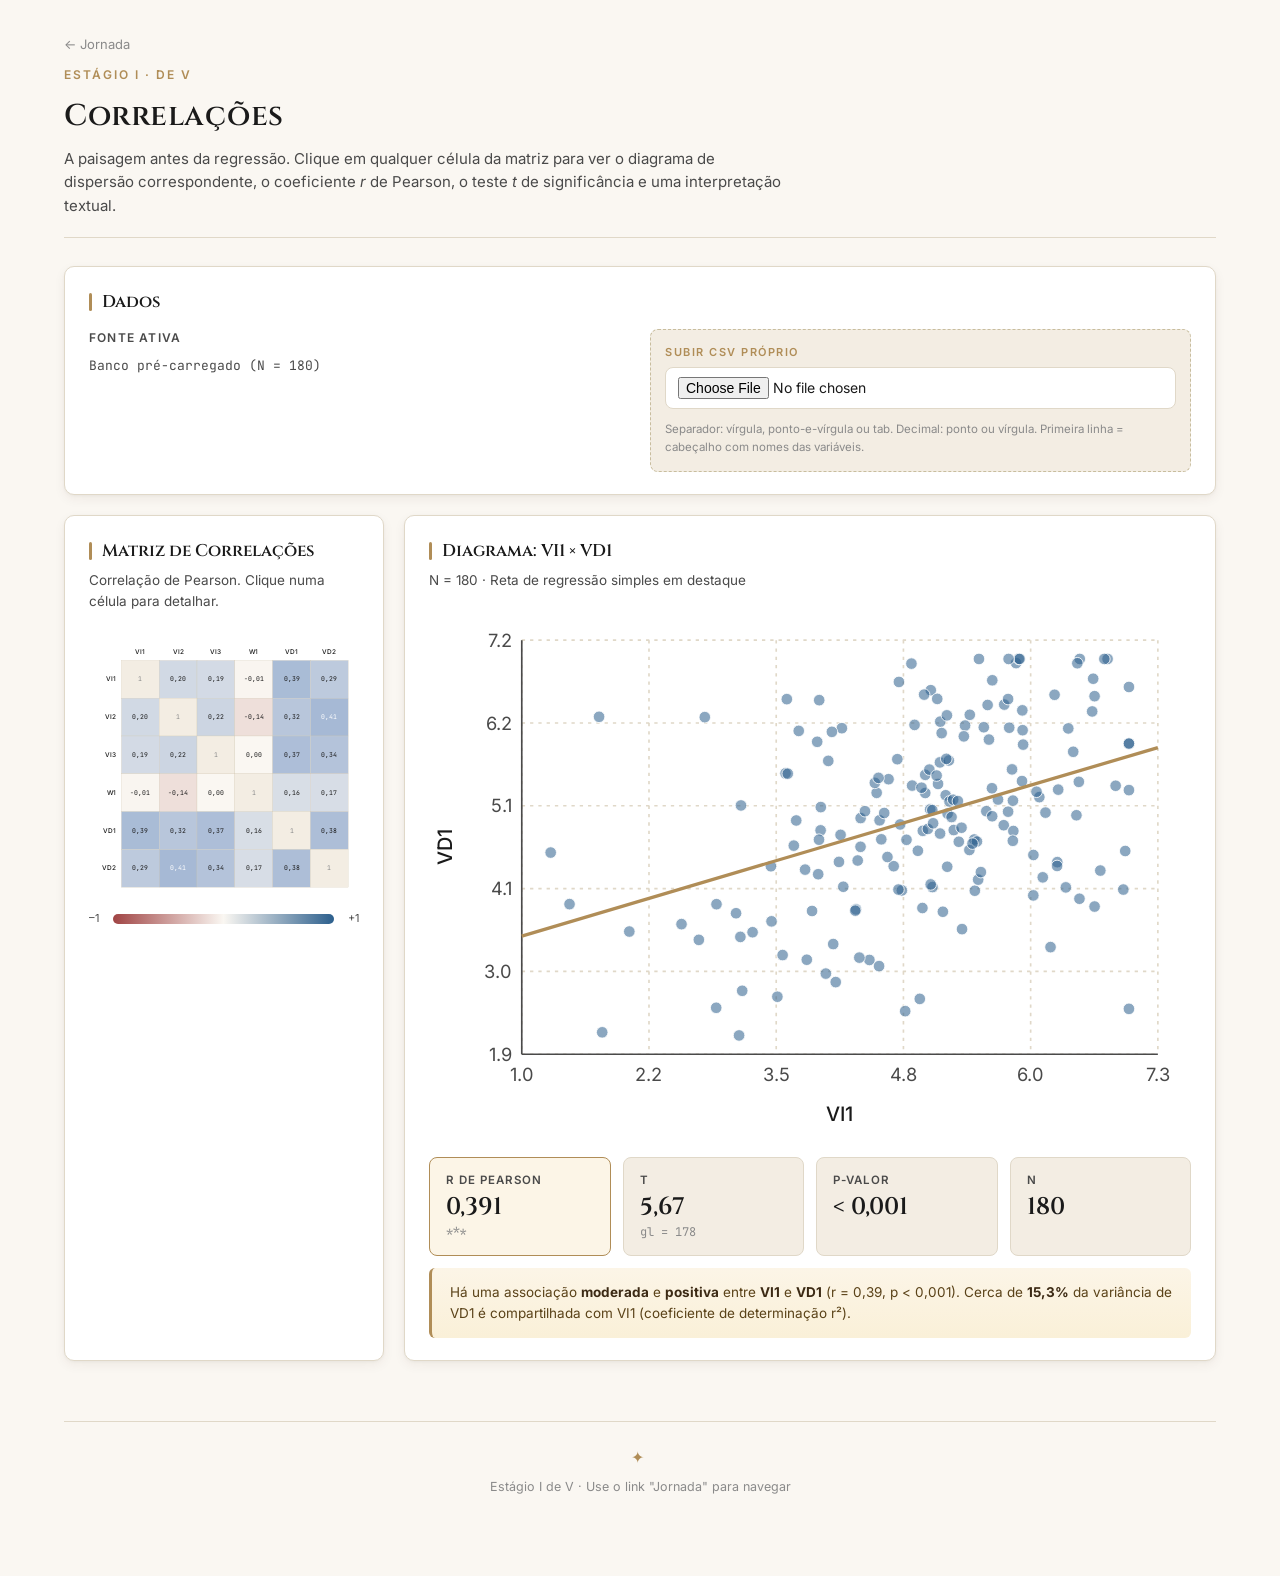
==== 01-correlacoes.html @ 2e810c02 "Add files via upload" ====
<!DOCTYPE html>
<html lang="pt-BR">
<head>
<meta charset="UTF-8">
<meta name="viewport" content="width=device-width, initial-scale=1.0">
<title>Estágio I — Correlações</title>
<link rel="stylesheet" href="assets/style.css">
<script src="assets/dados.js"></script>
<script src="assets/stats.js"></script>
</head>
<body>
<div class="container">

  <header class="widget-header">
    <a href="index.html" class="home-link">← Jornada</a>
    <div class="breadcrumb">Estágio I · de V</div>
    <h1>Correlações</h1>
    <div class="subtitle">A paisagem antes da regressão. Clique em qualquer célula da matriz para ver o diagrama de dispersão correspondente, o coeficiente <em>r</em> de Pearson, o teste <em>t</em> de significância e uma interpretação textual.</div>
  </header>

  <div class="panel">
    <h3 class="panel-title">Dados</h3>
    <div class="grid-2" style="grid-template-columns: 1fr 1fr;">
      <div>
        <label class="control-label">Fonte ativa</label>
        <div id="data-source" class="mono" style="font-size: 13px; color: var(--ink-soft);">Banco pré-carregado (N = 180)</div>
      </div>
      <div class="upload-zone">
        <label>Subir CSV próprio</label>
        <input type="file" id="csv-input" accept=".csv,.txt">
        <div class="muted mt-12" style="font-size: 11.5px;">Separador: vírgula, ponto-e-vírgula ou tab. Decimal: ponto ou vírgula. Primeira linha = cabeçalho com nomes das variáveis.</div>
      </div>
    </div>
  </div>

  <div class="grid-2">

    <div class="panel">
      <h3 class="panel-title">Matriz de Correlações</h3>
      <div class="panel-subtitle">Correlação de Pearson. Clique numa célula para detalhar.</div>
      <div id="matrix-container"></div>
      <div style="margin-top: 12px; display: flex; align-items: center; gap: 14px; font-size: 11px; color: var(--ink-soft);">
        <span>–1</span>
        <div style="flex: 1; height: 10px; border-radius: 5px; background: linear-gradient(90deg, #a04444, #faf7f2 50%, #2c5f8d);"></div>
        <span>+1</span>
      </div>
    </div>

    <div class="panel">
      <h3 class="panel-title" id="scatter-title">Diagrama de Dispersão</h3>
      <div class="panel-subtitle" id="scatter-subtitle">Selecione uma célula da matriz.</div>
      <div id="scatter-container"></div>
      <div id="scatter-interpret"></div>
    </div>

  </div>

  <footer class="widget-footer">
    <div class="glyph">✦</div>
    <div>Estágio I de V · Use o link "Jornada" para navegar</div>
  </footer>

</div>

<script>
let DATA = window.BANCO_180;
let VARS = ['VI1','VI2','VI3','W1','VD1','VD2'];

function detectNumericVars(data){
  const cols = Object.keys(data[0]);
  return cols.filter(c => {
    if(c === 'ID' || c.toLowerCase() === 'id') return false;
    const vals = data.map(r => r[c]).filter(v => v !== '' && v !== null);
    return vals.length > 0 && vals.every(v => typeof v === 'number' && !isNaN(v));
  });
}

function rgbForR(r){
  // -1 → vermelho, 0 → cream, +1 → azul
  const t = (r + 1) / 2;
  if(r >= 0){
    const a = r; // intensidade
    const R = Math.round(250 - (250-44)*a);
    const G = Math.round(247 - (247-95)*a);
    const B = Math.round(242 - (242-141)*a*0.7);
    return `rgb(${R},${G},${B})`;
  } else {
    const a = -r;
    const R = Math.round(250 - (250-160)*a);
    const G = Math.round(247 - (247-68)*a);
    const B = Math.round(242 - (242-68)*a);
    return `rgb(${R},${G},${B})`;
  }
}

function buildMatrix(){
  const vars = VARS;
  const cellSize = Math.min(70, Math.floor(440 / vars.length));
  const padTop = 60, padLeft = 60;
  const w = padLeft + cellSize*vars.length + 20;
  const h = padTop + cellSize*vars.length + 20;
  let svg = `<svg class="chart" viewBox="0 0 ${w} ${h}" preserveAspectRatio="xMidYMid meet">`;
  // Header (col labels)
  vars.forEach((v,j) => {
    svg += `<text class="axis-title" x="${padLeft + j*cellSize + cellSize/2}" y="${padTop - 12}" text-anchor="middle">${v}</text>`;
  });
  vars.forEach((v,i) => {
    svg += `<text class="axis-title" x="${padLeft - 10}" y="${padTop + i*cellSize + cellSize/2 + 4}" text-anchor="end">${v}</text>`;
  });
  // Cells
  for(let i=0;i<vars.length;i++){
    for(let j=0;j<vars.length;j++){
      const x = padLeft + j*cellSize;
      const y = padTop + i*cellSize;
      let label, fill, textColor;
      if(i === j){
        label = '1';
        fill = '#f3ede3';
        textColor = '#8a8a8a';
      } else {
        const xv = DATA.map(r => r[vars[j]]);
        const yv = DATA.map(r => r[vars[i]]);
        const r = Stats.correlation(xv, yv).r;
        label = r.toFixed(2).replace('.', ',');
        fill = rgbForR(r);
        textColor = Math.abs(r) > 0.4 ? 'white' : '#1a1a1a';
      }
      const clickable = i !== j;
      svg += `<rect x="${x}" y="${y}" width="${cellSize}" height="${cellSize}" fill="${fill}" stroke="#d4c8b0" stroke-width="0.5"
              ${clickable ? `style="cursor:pointer" onclick="showScatter('${vars[j]}','${vars[i]}')"` : ''}/>`;
      svg += `<text x="${x + cellSize/2}" y="${y + cellSize/2 + 4}" text-anchor="middle" font-family="JetBrains Mono" font-size="12" fill="${textColor}"
              ${clickable ? `style="cursor:pointer; pointer-events:none"` : ''}>${label}</text>`;
    }
  }
  svg += `</svg>`;
  document.getElementById('matrix-container').innerHTML = svg;
}

function showScatter(xVar, yVar){
  const x = DATA.map(r => r[xVar]);
  const y = DATA.map(r => r[yVar]);
  const corr = Stats.correlation(x, y);
  const n = x.length;

  // Calcular regressão simples para a linha
  const X = x.map(v => [v]);
  const m = Stats.ols(X, y);
  const b0 = m.beta[0], b1 = m.beta[1];

  // Limites
  const xmin = Math.min(...x), xmax = Math.max(...x);
  const ymin = Math.min(...y), ymax = Math.max(...y);
  const xpad = (xmax-xmin)*0.05, ypad = (ymax-ymin)*0.05;
  const xLo = xmin - xpad, xHi = xmax + xpad;
  const yLo = ymin - ypad, yHi = ymax + ypad;

  const w = 460, h = 320, pad = {top: 20, right: 20, bottom: 50, left: 56};
  const innerW = w - pad.left - pad.right;
  const innerH = h - pad.top - pad.bottom;
  const sx = v => pad.left + (v - xLo)/(xHi - xLo) * innerW;
  const sy = v => pad.top + (1 - (v - yLo)/(yHi - yLo)) * innerH;

  let svg = `<svg class="chart" viewBox="0 0 ${w} ${h}">`;
  // grid
  for(let k=0;k<=5;k++){
    const xv = xLo + (xHi-xLo)*k/5, yv = yLo + (yHi-yLo)*k/5;
    svg += `<line class="grid-line" x1="${sx(xv)}" y1="${pad.top}" x2="${sx(xv)}" y2="${h-pad.bottom}"/>`;
    svg += `<line class="grid-line" x1="${pad.left}" y1="${sy(yv)}" x2="${w-pad.right}" y2="${sy(yv)}"/>`;
    svg += `<text class="axis-text" x="${sx(xv)}" y="${h-pad.bottom+16}" text-anchor="middle">${xv.toFixed(1)}</text>`;
    svg += `<text class="axis-text" x="${pad.left-6}" y="${sy(yv)+4}" text-anchor="end">${yv.toFixed(1)}</text>`;
  }
  // axes
  svg += `<line class="axis-line" x1="${pad.left}" y1="${h-pad.bottom}" x2="${w-pad.right}" y2="${h-pad.bottom}"/>`;
  svg += `<line class="axis-line" x1="${pad.left}" y1="${pad.top}" x2="${pad.left}" y2="${h-pad.bottom}"/>`;
  svg += `<text class="axis-title" x="${pad.left+innerW/2}" y="${h-10}" text-anchor="middle">${xVar}</text>`;
  svg += `<text class="axis-title" x="${-pad.top-innerH/2}" y="14" text-anchor="middle" transform="rotate(-90)">${yVar}</text>`;
  // pontos
  for(let i=0;i<n;i++){
    svg += `<circle class="point" cx="${sx(x[i])}" cy="${sy(y[i])}" r="3.5"/>`;
  }
  // linha de regressão
  const x1=xLo, x2=xHi;
  const y1=b0+b1*x1, y2=b0+b1*x2;
  svg += `<line class="reg-line" x1="${sx(x1)}" y1="${sy(y1)}" x2="${sx(x2)}" y2="${sy(y2)}"/>`;
  svg += `</svg>`;

  document.getElementById('scatter-container').innerHTML = svg;
  document.getElementById('scatter-title').innerHTML = `Diagrama: ${xVar} × ${yVar}`;
  document.getElementById('scatter-subtitle').innerHTML = `N = ${n} · Reta de regressão simples em destaque`;

  // Interpretação
  const r = corr.r;
  const absR = Math.abs(r);
  let forca = 'desprezível';
  if(absR >= 0.5) forca = 'forte';
  else if(absR >= 0.3) forca = 'moderada';
  else if(absR >= 0.1) forca = 'fraca';
  const direcao = r >= 0 ? 'positiva' : 'negativa';
  const stars = Stats.stars(corr.p);

  const interp = `
    <div class="kpi-grid mt-20" style="grid-template-columns: repeat(4, 1fr);">
      <div class="kpi highlight">
        <div class="kpi-label">r de Pearson</div>
        <div class="kpi-value">${Stats.fmt(r, 3).replace('.', ',')}</div>
        <div class="kpi-sub">${stars}</div>
      </div>
      <div class="kpi">
        <div class="kpi-label">t</div>
        <div class="kpi-value">${Stats.fmt(corr.t, 2).replace('.', ',')}</div>
        <div class="kpi-sub">gl = ${n-2}</div>
      </div>
      <div class="kpi">
        <div class="kpi-label">p-valor</div>
        <div class="kpi-value">${Stats.fmtP(corr.p)}</div>
      </div>
      <div class="kpi">
        <div class="kpi-label">N</div>
        <div class="kpi-value">${n}</div>
      </div>
    </div>
    <div class="interp-box">
      Há uma associação <strong>${forca}</strong> e <strong>${direcao}</strong> entre <strong>${xVar}</strong> e <strong>${yVar}</strong>
      (r = ${Stats.fmt(r,2).replace('.',',')}, p ${Stats.fmtP(corr.p).replace('< ','&lt; ')}).
      Cerca de <strong>${(r*r*100).toFixed(1).replace('.',',')}%</strong> da variância de ${yVar} é compartilhada com ${xVar}
      (coeficiente de determinação r²).
    </div>
  `;
  document.getElementById('scatter-interpret').innerHTML = interp;
}

// CSV upload
document.getElementById('csv-input').addEventListener('change', e => {
  const file = e.target.files[0];
  if(!file) return;
  const reader = new FileReader();
  reader.onload = ev => {
    try {
      const parsed = Stats.parseCSV(ev.target.result);
      const numericVars = parsed.headers.filter(h => {
        return parsed.rows.every(r => typeof r[h] === 'number' && !isNaN(r[h]));
      });
      if(numericVars.length < 2){
        alert('CSV precisa ter ao menos 2 colunas numéricas.');
        return;
      }
      DATA = parsed.rows;
      VARS = numericVars;
      document.getElementById('data-source').textContent = `CSV "${file.name}" (N = ${DATA.length}, vars numéricas = ${VARS.length})`;
      document.getElementById('scatter-container').innerHTML = '';
      document.getElementById('scatter-interpret').innerHTML = '';
      document.getElementById('scatter-title').textContent = 'Diagrama de Dispersão';
      document.getElementById('scatter-subtitle').textContent = 'Selecione uma célula da matriz.';
      buildMatrix();
    } catch(err){
      alert('Erro ao ler CSV: ' + err.message);
    }
  };
  reader.readAsText(file);
});

// Inicializar
buildMatrix();
// Abrir com VI1 x VD1
showScatter('VI1', 'VD1');
</script>
</body>
</html>
---- assets/style.css ----
/* ===========================================================
   Estilo compartilhado — Jornada Didática de Regressão Linear
   Estética híbrida: sóbria acadêmica com toques pontuais do Grimório
   =========================================================== */

@import url('https://fonts.googleapis.com/css2?family=Cinzel:wght@500;600;700&family=Inter:wght@400;500;600;700&family=JetBrains+Mono:wght@400;500&display=swap');

:root {
  /* Paleta sóbria com hint pergaminho */
  --bg:         #faf7f2;
  --bg-elev:   #ffffff;
  --bg-soft:   #f3ede3;
  --ink:       #1a1a1a;
  --ink-soft:  #4a4a4a;
  --ink-mute:  #8a8a8a;
  --border:    #e0d8c8;
  --border-strong: #c8bd9e;
  --gold:      #b08d57;
  --gold-soft: #d4c8b0;
  --ok:        #4a7c59;
  --warn:      #c08a3a;
  --bad:       #a04444;
  --accent:    #2c5f8d;

  --radius: 10px;
  --shadow: 0 1px 3px rgba(0,0,0,.04), 0 4px 12px rgba(60,42,20,.06);
}

* { box-sizing: border-box; }

body {
  font-family: 'Inter', system-ui, -apple-system, sans-serif;
  background: var(--bg);
  color: var(--ink);
  margin: 0;
  padding: 0;
  line-height: 1.55;
  font-size: 15px;
}

.container {
  max-width: 1200px;
  margin: 0 auto;
  padding: 32px 24px 80px;
}

/* ===== Cabeçalho do widget ===== */
header.widget-header {
  margin-bottom: 28px;
  padding-bottom: 20px;
  border-bottom: 1px solid var(--border);
}

header.widget-header .breadcrumb {
  font-size: 12px;
  color: var(--gold);
  text-transform: uppercase;
  letter-spacing: 2px;
  font-weight: 600;
  margin-bottom: 8px;
}

header.widget-header h1 {
  font-family: 'Cinzel', serif;
  font-weight: 600;
  font-size: 30px;
  margin: 0 0 8px;
  color: var(--ink);
  letter-spacing: 0.5px;
}

header.widget-header .subtitle {
  color: var(--ink-soft);
  font-size: 15px;
  max-width: 720px;
}

header.widget-header .home-link {
  display: inline-flex;
  align-items: center;
  gap: 6px;
  font-size: 13px;
  color: var(--ink-mute);
  text-decoration: none;
  margin-bottom: 12px;
  transition: color .2s;
}
header.widget-header .home-link:hover { color: var(--gold); }

/* ===== Painéis ===== */
.panel {
  background: var(--bg-elev);
  border: 1px solid var(--border);
  border-radius: var(--radius);
  padding: 22px 24px;
  margin-bottom: 20px;
  box-shadow: var(--shadow);
}

.panel-title {
  font-family: 'Cinzel', serif;
  font-weight: 600;
  font-size: 17px;
  color: var(--ink);
  margin: 0 0 14px;
  display: flex;
  align-items: center;
  gap: 10px;
}

.panel-title::before {
  content: "";
  display: inline-block;
  width: 3px;
  height: 18px;
  background: var(--gold);
  border-radius: 2px;
}

.panel-subtitle {
  color: var(--ink-soft);
  font-size: 13.5px;
  margin: -8px 0 16px;
}

/* ===== Grid de layout ===== */
.grid-2 {
  display: grid;
  grid-template-columns: 320px 1fr;
  gap: 20px;
}
.grid-3 {
  display: grid;
  grid-template-columns: repeat(3, 1fr);
  gap: 16px;
}
.grid-4 {
  display: grid;
  grid-template-columns: repeat(4, 1fr);
  gap: 14px;
}

@media (max-width: 900px) {
  .grid-2, .grid-3, .grid-4 { grid-template-columns: 1fr; }
}

/* ===== Controles ===== */
.control-group {
  margin-bottom: 18px;
}

.control-label {
  font-size: 12px;
  font-weight: 600;
  color: var(--ink-soft);
  text-transform: uppercase;
  letter-spacing: 1.2px;
  margin-bottom: 8px;
  display: block;
}

.checkbox-list, .radio-list {
  display: flex;
  flex-direction: column;
  gap: 6px;
}

.checkbox-list label, .radio-list label {
  display: flex;
  align-items: center;
  gap: 10px;
  padding: 9px 12px;
  border: 1px solid var(--border);
  border-radius: 8px;
  cursor: pointer;
  transition: all .15s;
  background: var(--bg-elev);
  font-weight: 500;
}

.checkbox-list label:hover, .radio-list label:hover {
  border-color: var(--gold-soft);
  background: var(--bg-soft);
}

.checkbox-list input:checked + span,
.radio-list input:checked + span {
  color: var(--ink);
  font-weight: 600;
}

.checkbox-list label:has(input:checked),
.radio-list label:has(input:checked) {
  border-color: var(--gold);
  background: #fcf5e7;
}

.checkbox-list input, .radio-list input {
  accent-color: var(--gold);
  width: 16px;
  height: 16px;
}

select, input[type="file"] {
  width: 100%;
  padding: 9px 12px;
  border: 1px solid var(--border);
  border-radius: 8px;
  background: var(--bg-elev);
  font-family: inherit;
  font-size: 14px;
  color: var(--ink);
  cursor: pointer;
}

select:focus { outline: 2px solid var(--gold); outline-offset: 1px; }

.btn {
  display: inline-flex;
  align-items: center;
  gap: 8px;
  padding: 9px 16px;
  background: var(--ink);
  color: white;
  border: none;
  border-radius: 8px;
  font-family: inherit;
  font-size: 13.5px;
  font-weight: 500;
  cursor: pointer;
  transition: all .15s;
}
.btn:hover { background: #333; }
.btn.secondary {
  background: transparent;
  color: var(--ink);
  border: 1px solid var(--border-strong);
}
.btn.secondary:hover { background: var(--bg-soft); }

/* ===== Métricas / KPIs ===== */
.kpi-grid {
  display: grid;
  grid-template-columns: repeat(auto-fit, minmax(140px, 1fr));
  gap: 12px;
}

.kpi {
  background: var(--bg-soft);
  border: 1px solid var(--border);
  border-radius: 8px;
  padding: 14px 16px;
}
.kpi.highlight {
  background: #fcf5e7;
  border-color: var(--gold);
}
.kpi-label {
  font-size: 11.5px;
  color: var(--ink-soft);
  text-transform: uppercase;
  letter-spacing: 1px;
  font-weight: 600;
  margin-bottom: 4px;
}
.kpi-value {
  font-family: 'Cinzel', serif;
  font-size: 24px;
  font-weight: 600;
  color: var(--ink);
  line-height: 1.1;
}
.kpi-sub {
  font-size: 12px;
  color: var(--ink-mute);
  margin-top: 2px;
  font-family: 'JetBrains Mono', monospace;
}

/* ===== Tabela de coeficientes ===== */
table.coef-table {
  width: 100%;
  border-collapse: collapse;
  font-size: 13.5px;
}

table.coef-table th {
  background: var(--bg-soft);
  color: var(--ink-soft);
  font-size: 11.5px;
  text-transform: uppercase;
  letter-spacing: 1px;
  padding: 10px 12px;
  text-align: right;
  font-weight: 600;
  border-bottom: 1px solid var(--border-strong);
}
table.coef-table th:first-child { text-align: left; }

table.coef-table td {
  padding: 10px 12px;
  text-align: right;
  border-bottom: 1px solid var(--border);
  font-family: 'JetBrains Mono', monospace;
  font-size: 13px;
}
table.coef-table td:first-child {
  text-align: left;
  font-family: 'Inter', sans-serif;
  font-weight: 500;
}

table.coef-table tr:last-child td { border-bottom: none; }
table.coef-table tr.interaction td:first-child { color: var(--gold); font-weight: 600; }
table.coef-table .sig-stars { color: var(--gold); font-weight: 700; }
table.coef-table tr.new-row { animation: highlightRow 1.2s ease-out; }

@keyframes highlightRow {
  0% { background: #fcf5e7; }
  100% { background: transparent; }
}

/* ===== Badges de significância ===== */
.badge {
  display: inline-block;
  padding: 2px 8px;
  border-radius: 4px;
  font-size: 11px;
  font-weight: 600;
  letter-spacing: 0.5px;
  font-family: 'JetBrains Mono', monospace;
}
.badge.ok   { background: #e3f0e7; color: var(--ok); }
.badge.warn { background: #fbf0d9; color: var(--warn); }
.badge.bad  { background: #f5e1e1; color: var(--bad); }
.badge.muted{ background: var(--bg-soft); color: var(--ink-mute); }

/* ===== Diagnóstico de pressuposto ===== */
.assumption-card {
  background: var(--bg-elev);
  border: 1px solid var(--border);
  border-radius: 8px;
  padding: 14px 16px;
  border-left: 4px solid var(--ink-mute);
}
.assumption-card.pass { border-left-color: var(--ok); }
.assumption-card.warn { border-left-color: var(--warn); }
.assumption-card.fail { border-left-color: var(--bad); }
.assumption-card h4 {
  margin: 0 0 6px;
  font-size: 14px;
  font-weight: 600;
}
.assumption-card .stat {
  font-family: 'JetBrains Mono', monospace;
  font-size: 12.5px;
  color: var(--ink-soft);
}
.assumption-card .interp {
  font-size: 12.5px;
  color: var(--ink-soft);
  margin-top: 6px;
}

/* ===== Caixa de interpretação ===== */
.interp-box {
  background: linear-gradient(180deg, #fcf5e7 0%, #faf0d8 100%);
  border-left: 3px solid var(--gold);
  border-radius: 6px;
  padding: 14px 18px;
  font-size: 13.5px;
  color: #5a4218;
  margin-top: 12px;
}
.interp-box strong { color: #3c2a14; }

/* ===== SVG / Gráficos ===== */
svg.chart { width: 100%; height: auto; display: block; }
svg.chart .axis-line { stroke: var(--ink-soft); stroke-width: 1; }
svg.chart .grid-line { stroke: var(--border); stroke-width: 1; stroke-dasharray: 2,3; }
svg.chart .axis-text { font-family: 'Inter', sans-serif; font-size: 11px; fill: var(--ink-soft); }
svg.chart .axis-title { font-family: 'Inter', sans-serif; font-size: 12px; fill: var(--ink); font-weight: 500; }
svg.chart .point { fill: var(--accent); fill-opacity: 0.55; stroke: white; stroke-width: 0.5; }
svg.chart .reg-line { stroke: var(--gold); stroke-width: 2; fill: none; }
svg.chart .ci-band { fill: var(--gold); fill-opacity: 0.12; }

/* ===== Upload zone ===== */
.upload-zone {
  border: 1px dashed var(--border-strong);
  background: var(--bg-soft);
  border-radius: 8px;
  padding: 14px;
  font-size: 12.5px;
  color: var(--ink-soft);
}
.upload-zone label {
  font-weight: 600;
  display: block;
  margin-bottom: 6px;
  color: var(--gold);
  text-transform: uppercase;
  font-size: 11px;
  letter-spacing: 1.5px;
}

/* ===== Footer ===== */
footer.widget-footer {
  margin-top: 40px;
  padding-top: 24px;
  border-top: 1px solid var(--border);
  font-size: 12.5px;
  color: var(--ink-mute);
  text-align: center;
}
footer.widget-footer .glyph {
  font-family: 'Cinzel', serif;
  color: var(--gold);
  font-size: 16px;
  letter-spacing: 6px;
  margin-bottom: 6px;
}

/* ===== Index (landing) ===== */
.journey-grid {
  display: grid;
  grid-template-columns: repeat(auto-fit, minmax(280px, 1fr));
  gap: 18px;
  margin-top: 32px;
}

.journey-card {
  background: var(--bg-elev);
  border: 1px solid var(--border);
  border-radius: var(--radius);
  padding: 22px 24px;
  text-decoration: none;
  color: inherit;
  transition: all .2s;
  display: block;
  position: relative;
}
.journey-card:hover {
  border-color: var(--gold);
  transform: translateY(-2px);
  box-shadow: var(--shadow);
}
.journey-card .stage-num {
  font-family: 'Cinzel', serif;
  color: var(--gold);
  font-size: 14px;
  font-weight: 700;
  letter-spacing: 3px;
  margin-bottom: 8px;
}
.journey-card h3 {
  font-family: 'Cinzel', serif;
  margin: 0 0 8px;
  font-size: 19px;
  font-weight: 600;
}
.journey-card p {
  margin: 0;
  font-size: 13.5px;
  color: var(--ink-soft);
  line-height: 1.5;
}

.intro-block {
  background: linear-gradient(180deg, #fcf5e7 0%, #faf0d8 100%);
  border: 1px solid var(--gold-soft);
  border-radius: var(--radius);
  padding: 24px 28px;
  margin: 24px 0;
}
.intro-block h2 {
  font-family: 'Cinzel', serif;
  margin: 0 0 10px;
  font-size: 20px;
  color: #3c2a14;
}
.intro-block p {
  margin: 0;
  color: #5a4218;
  font-size: 14px;
}

/* ===== Utilitários ===== */
.muted { color: var(--ink-mute); }
.mono  { font-family: 'JetBrains Mono', monospace; }
.text-center { text-align: center; }
.mt-12 { margin-top: 12px; }
.mt-20 { margin-top: 20px; }
hr.soft { border: 0; border-top: 1px solid var(--border); margin: 20px 0; }
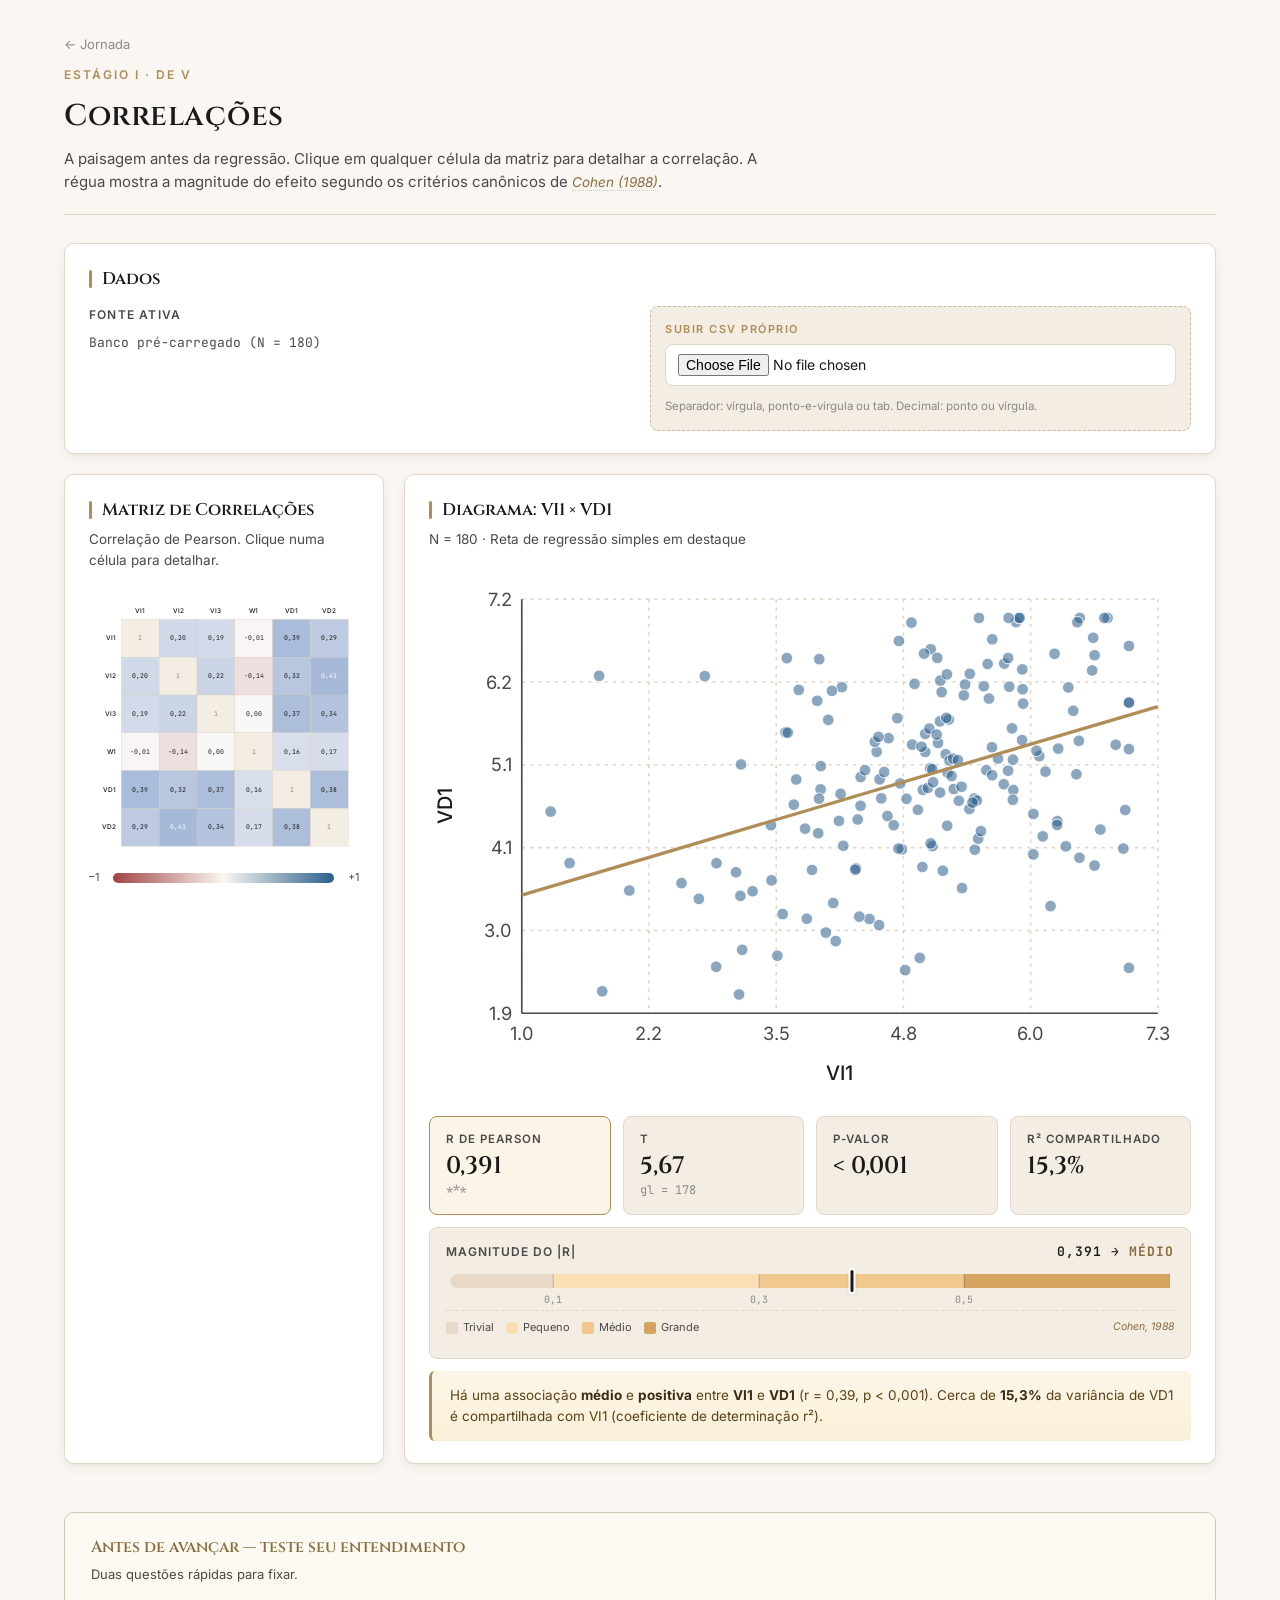
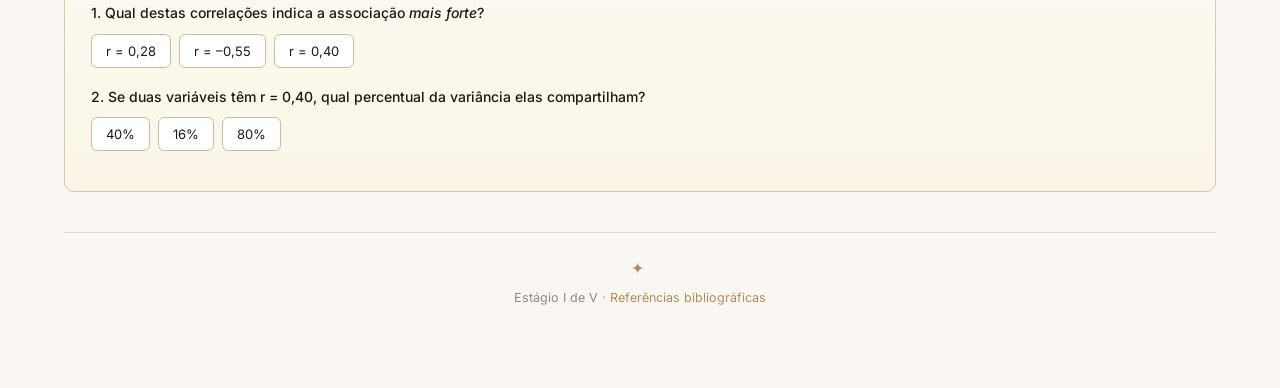
==== commit 78871ae9: "Add files via upload" ====
--- a/01-correlacoes.html
+++ b/01-correlacoes.html
@@ -7,6 +7,7 @@
 <link rel="stylesheet" href="assets/style.css">
 <script src="assets/dados.js"></script>
 <script src="assets/stats.js"></script>
+<script src="assets/widgets-common.js"></script>
 </head>
 <body>
 <div class="container">
@@ -15,12 +16,12 @@
     <a href="index.html" class="home-link">← Jornada</a>
     <div class="breadcrumb">Estágio I · de V</div>
     <h1>Correlações</h1>
-    <div class="subtitle">A paisagem antes da regressão. Clique em qualquer célula da matriz para ver o diagrama de dispersão correspondente, o coeficiente <em>r</em> de Pearson, o teste <em>t</em> de significância e uma interpretação textual.</div>
+    <div class="subtitle">A paisagem antes da regressão. Clique em qualquer célula da matriz para detalhar a correlação. A régua mostra a magnitude do efeito segundo os critérios canônicos de <span class="ref-cite" title="Cohen, J. (1988). Statistical power analysis for the behavioral sciences (2nd ed.). Erlbaum.">Cohen (1988)</span>.</div>
   </header>
 
   <div class="panel">
     <h3 class="panel-title">Dados</h3>
-    <div class="grid-2" style="grid-template-columns: 1fr 1fr;">
+    <div class="grid-equal-2">
       <div>
         <label class="control-label">Fonte ativa</label>
         <div id="data-source" class="mono" style="font-size: 13px; color: var(--ink-soft);">Banco pré-carregado (N = 180)</div>
@@ -28,13 +29,12 @@
       <div class="upload-zone">
         <label>Subir CSV próprio</label>
         <input type="file" id="csv-input" accept=".csv,.txt">
-        <div class="muted mt-12" style="font-size: 11.5px;">Separador: vírgula, ponto-e-vírgula ou tab. Decimal: ponto ou vírgula. Primeira linha = cabeçalho com nomes das variáveis.</div>
+        <div class="muted mt-12" style="font-size: 11.5px;">Separador: vírgula, ponto-e-vírgula ou tab. Decimal: ponto ou vírgula.</div>
       </div>
     </div>
   </div>
 
   <div class="grid-2">
-
     <div class="panel">
       <h3 class="panel-title">Matriz de Correlações</h3>
       <div class="panel-subtitle">Correlação de Pearson. Clique numa célula para detalhar.</div>
@@ -50,14 +50,17 @@
       <h3 class="panel-title" id="scatter-title">Diagrama de Dispersão</h3>
       <div class="panel-subtitle" id="scatter-subtitle">Selecione uma célula da matriz.</div>
       <div id="scatter-container"></div>
+      <div id="scatter-kpis"></div>
+      <div id="effect-ruler-container"></div>
       <div id="scatter-interpret"></div>
     </div>
-
   </div>
+
+  <div id="quiz-container"></div>
 
   <footer class="widget-footer">
     <div class="glyph">✦</div>
-    <div>Estágio I de V · Use o link "Jornada" para navegar</div>
+    <div>Estágio I de V · <a href="referencias.html">Referências bibliográficas</a></div>
   </footer>
 
 </div>
@@ -66,30 +69,13 @@
 let DATA = window.BANCO_180;
 let VARS = ['VI1','VI2','VI3','W1','VD1','VD2'];
 
-function detectNumericVars(data){
-  const cols = Object.keys(data[0]);
-  return cols.filter(c => {
-    if(c === 'ID' || c.toLowerCase() === 'id') return false;
-    const vals = data.map(r => r[c]).filter(v => v !== '' && v !== null);
-    return vals.length > 0 && vals.every(v => typeof v === 'number' && !isNaN(v));
-  });
-}
-
 function rgbForR(r){
-  // -1 → vermelho, 0 → cream, +1 → azul
-  const t = (r + 1) / 2;
   if(r >= 0){
-    const a = r; // intensidade
-    const R = Math.round(250 - (250-44)*a);
-    const G = Math.round(247 - (247-95)*a);
-    const B = Math.round(242 - (242-141)*a*0.7);
-    return `rgb(${R},${G},${B})`;
+    const a = r;
+    return `rgb(${Math.round(250-(250-44)*a)},${Math.round(247-(247-95)*a)},${Math.round(247-(247-141)*a*0.7)})`;
   } else {
     const a = -r;
-    const R = Math.round(250 - (250-160)*a);
-    const G = Math.round(247 - (247-68)*a);
-    const B = Math.round(242 - (242-68)*a);
-    return `rgb(${R},${G},${B})`;
+    return `rgb(${Math.round(250-(250-160)*a)},${Math.round(247-(247-68)*a)},${Math.round(247-(247-68)*a)})`;
   }
 }
 
@@ -100,24 +86,14 @@
   const w = padLeft + cellSize*vars.length + 20;
   const h = padTop + cellSize*vars.length + 20;
   let svg = `<svg class="chart" viewBox="0 0 ${w} ${h}" preserveAspectRatio="xMidYMid meet">`;
-  // Header (col labels)
-  vars.forEach((v,j) => {
-    svg += `<text class="axis-title" x="${padLeft + j*cellSize + cellSize/2}" y="${padTop - 12}" text-anchor="middle">${v}</text>`;
-  });
-  vars.forEach((v,i) => {
-    svg += `<text class="axis-title" x="${padLeft - 10}" y="${padTop + i*cellSize + cellSize/2 + 4}" text-anchor="end">${v}</text>`;
-  });
-  // Cells
+  vars.forEach((v,j) => { svg += `<text class="axis-title" x="${padLeft + j*cellSize + cellSize/2}" y="${padTop - 12}" text-anchor="middle">${v}</text>`; });
+  vars.forEach((v,i) => { svg += `<text class="axis-title" x="${padLeft - 10}" y="${padTop + i*cellSize + cellSize/2 + 4}" text-anchor="end">${v}</text>`; });
   for(let i=0;i<vars.length;i++){
     for(let j=0;j<vars.length;j++){
-      const x = padLeft + j*cellSize;
-      const y = padTop + i*cellSize;
+      const x = padLeft + j*cellSize, y = padTop + i*cellSize;
       let label, fill, textColor;
-      if(i === j){
-        label = '1';
-        fill = '#f3ede3';
-        textColor = '#8a8a8a';
-      } else {
+      if(i === j){ label='1'; fill='#f3ede3'; textColor='#8a8a8a'; }
+      else {
         const xv = DATA.map(r => r[vars[j]]);
         const yv = DATA.map(r => r[vars[i]]);
         const r = Stats.correlation(xv, yv).r;
@@ -126,10 +102,8 @@
         textColor = Math.abs(r) > 0.4 ? 'white' : '#1a1a1a';
       }
       const clickable = i !== j;
-      svg += `<rect x="${x}" y="${y}" width="${cellSize}" height="${cellSize}" fill="${fill}" stroke="#d4c8b0" stroke-width="0.5"
-              ${clickable ? `style="cursor:pointer" onclick="showScatter('${vars[j]}','${vars[i]}')"` : ''}/>`;
-      svg += `<text x="${x + cellSize/2}" y="${y + cellSize/2 + 4}" text-anchor="middle" font-family="JetBrains Mono" font-size="12" fill="${textColor}"
-              ${clickable ? `style="cursor:pointer; pointer-events:none"` : ''}>${label}</text>`;
+      svg += `<rect x="${x}" y="${y}" width="${cellSize}" height="${cellSize}" fill="${fill}" stroke="#d4c8b0" stroke-width="0.5" ${clickable?`style="cursor:pointer" onclick="showScatter('${vars[j]}','${vars[i]}')"`:''}/>`;
+      svg += `<text x="${x + cellSize/2}" y="${y + cellSize/2 + 4}" text-anchor="middle" font-family="JetBrains Mono" font-size="12" fill="${textColor}" ${clickable?`style="cursor:pointer; pointer-events:none"`:''}>${label}</text>`;
     }
   }
   svg += `</svg>`;
@@ -141,73 +115,54 @@
   const y = DATA.map(r => r[yVar]);
   const corr = Stats.correlation(x, y);
   const n = x.length;
-
-  // Calcular regressão simples para a linha
   const X = x.map(v => [v]);
   const m = Stats.ols(X, y);
   const b0 = m.beta[0], b1 = m.beta[1];
 
-  // Limites
   const xmin = Math.min(...x), xmax = Math.max(...x);
   const ymin = Math.min(...y), ymax = Math.max(...y);
   const xpad = (xmax-xmin)*0.05, ypad = (ymax-ymin)*0.05;
-  const xLo = xmin - xpad, xHi = xmax + xpad;
-  const yLo = ymin - ypad, yHi = ymax + ypad;
-
+  const xLo = xmin-xpad, xHi = xmax+xpad, yLo = ymin-ypad, yHi = ymax+ypad;
   const w = 460, h = 320, pad = {top: 20, right: 20, bottom: 50, left: 56};
-  const innerW = w - pad.left - pad.right;
-  const innerH = h - pad.top - pad.bottom;
-  const sx = v => pad.left + (v - xLo)/(xHi - xLo) * innerW;
-  const sy = v => pad.top + (1 - (v - yLo)/(yHi - yLo)) * innerH;
+  const innerW = w-pad.left-pad.right, innerH = h-pad.top-pad.bottom;
+  const sx = v => pad.left + (v-xLo)/(xHi-xLo) * innerW;
+  const sy = v => pad.top + (1-(v-yLo)/(yHi-yLo)) * innerH;
 
   let svg = `<svg class="chart" viewBox="0 0 ${w} ${h}">`;
-  // grid
   for(let k=0;k<=5;k++){
-    const xv = xLo + (xHi-xLo)*k/5, yv = yLo + (yHi-yLo)*k/5;
+    const xv = xLo+(xHi-xLo)*k/5, yv = yLo+(yHi-yLo)*k/5;
     svg += `<line class="grid-line" x1="${sx(xv)}" y1="${pad.top}" x2="${sx(xv)}" y2="${h-pad.bottom}"/>`;
     svg += `<line class="grid-line" x1="${pad.left}" y1="${sy(yv)}" x2="${w-pad.right}" y2="${sy(yv)}"/>`;
     svg += `<text class="axis-text" x="${sx(xv)}" y="${h-pad.bottom+16}" text-anchor="middle">${xv.toFixed(1)}</text>`;
     svg += `<text class="axis-text" x="${pad.left-6}" y="${sy(yv)+4}" text-anchor="end">${yv.toFixed(1)}</text>`;
   }
-  // axes
   svg += `<line class="axis-line" x1="${pad.left}" y1="${h-pad.bottom}" x2="${w-pad.right}" y2="${h-pad.bottom}"/>`;
   svg += `<line class="axis-line" x1="${pad.left}" y1="${pad.top}" x2="${pad.left}" y2="${h-pad.bottom}"/>`;
   svg += `<text class="axis-title" x="${pad.left+innerW/2}" y="${h-10}" text-anchor="middle">${xVar}</text>`;
   svg += `<text class="axis-title" x="${-pad.top-innerH/2}" y="14" text-anchor="middle" transform="rotate(-90)">${yVar}</text>`;
-  // pontos
-  for(let i=0;i<n;i++){
-    svg += `<circle class="point" cx="${sx(x[i])}" cy="${sy(y[i])}" r="3.5"/>`;
-  }
-  // linha de regressão
-  const x1=xLo, x2=xHi;
-  const y1=b0+b1*x1, y2=b0+b1*x2;
-  svg += `<line class="reg-line" x1="${sx(x1)}" y1="${sy(y1)}" x2="${sx(x2)}" y2="${sy(y2)}"/>`;
+  for(let i=0;i<n;i++) svg += `<circle class="point" cx="${sx(x[i])}" cy="${sy(y[i])}" r="3.5"/>`;
+  const yA = b0+b1*xLo, yB = b0+b1*xHi;
+  svg += `<line class="reg-line" x1="${sx(xLo)}" y1="${sy(yA)}" x2="${sx(xHi)}" y2="${sy(yB)}"/>`;
   svg += `</svg>`;
 
   document.getElementById('scatter-container').innerHTML = svg;
   document.getElementById('scatter-title').innerHTML = `Diagrama: ${xVar} × ${yVar}`;
   document.getElementById('scatter-subtitle').innerHTML = `N = ${n} · Reta de regressão simples em destaque`;
 
-  // Interpretação
   const r = corr.r;
   const absR = Math.abs(r);
-  let forca = 'desprezível';
-  if(absR >= 0.5) forca = 'forte';
-  else if(absR >= 0.3) forca = 'moderada';
-  else if(absR >= 0.1) forca = 'fraca';
   const direcao = r >= 0 ? 'positiva' : 'negativa';
-  const stars = Stats.stars(corr.p);
-
-  const interp = `
+
+  document.getElementById('scatter-kpis').innerHTML = `
     <div class="kpi-grid mt-20" style="grid-template-columns: repeat(4, 1fr);">
       <div class="kpi highlight">
         <div class="kpi-label">r de Pearson</div>
-        <div class="kpi-value">${Stats.fmt(r, 3).replace('.', ',')}</div>
-        <div class="kpi-sub">${stars}</div>
+        <div class="kpi-value">${Stats.fmtBr(r, 3)}</div>
+        <div class="kpi-sub">${Stats.stars(corr.p)}</div>
       </div>
       <div class="kpi">
         <div class="kpi-label">t</div>
-        <div class="kpi-value">${Stats.fmt(corr.t, 2).replace('.', ',')}</div>
+        <div class="kpi-value">${Stats.fmtBr(corr.t, 2)}</div>
         <div class="kpi-sub">gl = ${n-2}</div>
       </div>
       <div class="kpi">
@@ -215,54 +170,76 @@
         <div class="kpi-value">${Stats.fmtP(corr.p)}</div>
       </div>
       <div class="kpi">
-        <div class="kpi-label">N</div>
-        <div class="kpi-value">${n}</div>
-      </div>
-    </div>
+        <div class="kpi-label">r² compartilhado</div>
+        <div class="kpi-value">${(r*r*100).toFixed(1).replace('.',',')}%</div>
+      </div>
+    </div>
+  `;
+
+  // Régua de tamanho de efeito
+  document.getElementById('effect-ruler-container').innerHTML = WC.renderEffectRuler(absR, 'r', {
+    label: 'Magnitude do |r|', ref: 'Cohen, 1988'
+  });
+
+  document.getElementById('scatter-interpret').innerHTML = `
     <div class="interp-box">
-      Há uma associação <strong>${forca}</strong> e <strong>${direcao}</strong> entre <strong>${xVar}</strong> e <strong>${yVar}</strong>
-      (r = ${Stats.fmt(r,2).replace('.',',')}, p ${Stats.fmtP(corr.p).replace('< ','&lt; ')}).
+      Há uma associação <strong>${Stats.classify(absR, 'r').toLowerCase()}</strong> e <strong>${direcao}</strong> entre
+      <strong>${xVar}</strong> e <strong>${yVar}</strong>
+      (r = ${Stats.fmtBr(r,2)}, p ${Stats.fmtP(corr.p).replace('< ','&lt; ')}).
       Cerca de <strong>${(r*r*100).toFixed(1).replace('.',',')}%</strong> da variância de ${yVar} é compartilhada com ${xVar}
       (coeficiente de determinação r²).
     </div>
   `;
-  document.getElementById('scatter-interpret').innerHTML = interp;
 }
 
 // CSV upload
 document.getElementById('csv-input').addEventListener('change', e => {
-  const file = e.target.files[0];
-  if(!file) return;
+  const file = e.target.files[0]; if(!file) return;
   const reader = new FileReader();
   reader.onload = ev => {
     try {
       const parsed = Stats.parseCSV(ev.target.result);
-      const numericVars = parsed.headers.filter(h => {
-        return parsed.rows.every(r => typeof r[h] === 'number' && !isNaN(r[h]));
-      });
-      if(numericVars.length < 2){
-        alert('CSV precisa ter ao menos 2 colunas numéricas.');
-        return;
-      }
-      DATA = parsed.rows;
-      VARS = numericVars;
+      const numericVars = parsed.headers.filter(h => parsed.rows.every(r => typeof r[h] === 'number' && !isNaN(r[h])));
+      if(numericVars.length < 2){ alert('CSV precisa ter ao menos 2 colunas numéricas.'); return; }
+      DATA = parsed.rows; VARS = numericVars;
       document.getElementById('data-source').textContent = `CSV "${file.name}" (N = ${DATA.length}, vars numéricas = ${VARS.length})`;
       document.getElementById('scatter-container').innerHTML = '';
+      document.getElementById('scatter-kpis').innerHTML = '';
+      document.getElementById('effect-ruler-container').innerHTML = '';
       document.getElementById('scatter-interpret').innerHTML = '';
-      document.getElementById('scatter-title').textContent = 'Diagrama de Dispersão';
-      document.getElementById('scatter-subtitle').textContent = 'Selecione uma célula da matriz.';
       buildMatrix();
-    } catch(err){
-      alert('Erro ao ler CSV: ' + err.message);
-    }
+    } catch(err){ alert('Erro: ' + err.message); }
   };
   reader.readAsText(file);
 });
 
-// Inicializar
+// Quiz
+document.getElementById('quiz-container').innerHTML = WC.renderQuiz([
+  {
+    q: 'Qual destas correlações indica a associação <em>mais forte</em>?',
+    options: [
+      { label: 'r = 0,28', correct: false, explain: 'r = 0,28 é considerada uma correlação pequena (Cohen, 1988). É a magnitude absoluta de r que conta — independentemente do sinal.' },
+      { label: 'r = –0,55', correct: true, explain: 'Exato — pelo critério de Cohen (1988), |r| ≥ 0,50 é considerado um efeito grande. O sinal negativo apenas indica a direção (associação inversa).' },
+      { label: 'r = 0,40', correct: false, explain: 'r = 0,40 é moderada (Cohen, 1988), mas há uma opção com magnitude maior.' }
+    ]
+  },
+  {
+    q: 'Se duas variáveis têm r = 0,40, qual percentual da variância elas compartilham?',
+    options: [
+      { label: '40%', correct: false, explain: 'Não — esse é o r, não o coeficiente de determinação. A variância compartilhada é r² × 100%.' },
+      { label: '16%', correct: true, explain: 'Correto. r² = 0,40² = 0,16, ou seja, 16% da variância é compartilhada.' },
+      { label: '80%', correct: false, explain: 'Essa é uma sobrestimativa. A variância compartilhada é r², não 2r.' }
+    ]
+  }
+], { subtitle: 'Duas questões rápidas para fixar.' });
+
 buildMatrix();
-// Abrir com VI1 x VD1
 showScatter('VI1', 'VD1');
 </script>
+<!-- Cloudflare Web Analytics — INSTRUÇÕES no guia de uso (PDF/DOCX).
+     1) Crie conta gratuita em dash.cloudflare.com
+     2) Web Analytics → Add a site → cadastre [seu-usuario].github.io
+     3) Cole o token aqui no lugar de COLE_SEU_TOKEN_AQUI e descomente a linha abaixo. -->
+<!-- <script defer src="https://static.cloudflareinsights.com/beacon.min.js" data-cf-beacon="{&quot;token&quot;: &quot;COLE_SEU_TOKEN_AQUI&quot;}"></script> -->
 </body>
 </html>
--- a/assets/style.css
+++ b/assets/style.css
@@ -1,26 +1,26 @@
 /* ===========================================================
-   Estilo compartilhado — Jornada Didática de Regressão Linear
-   Estética híbrida: sóbria acadêmica com toques pontuais do Grimório
+   Estilo compartilhado v2 — Jornada Didática de Regressão Linear
+   Híbrido sóbrio com toques Grimório
    =========================================================== */
 
 @import url('https://fonts.googleapis.com/css2?family=Cinzel:wght@500;600;700&family=Inter:wght@400;500;600;700&family=JetBrains+Mono:wght@400;500&display=swap');
 
 :root {
-  /* Paleta sóbria com hint pergaminho */
   --bg:         #faf7f2;
-  --bg-elev:   #ffffff;
-  --bg-soft:   #f3ede3;
-  --ink:       #1a1a1a;
-  --ink-soft:  #4a4a4a;
-  --ink-mute:  #8a8a8a;
-  --border:    #e0d8c8;
+  --bg-elev:    #ffffff;
+  --bg-soft:    #f3ede3;
+  --ink:        #1a1a1a;
+  --ink-soft:   #4a4a4a;
+  --ink-mute:   #8a8a8a;
+  --border:     #e0d8c8;
   --border-strong: #c8bd9e;
-  --gold:      #b08d57;
-  --gold-soft: #d4c8b0;
-  --ok:        #4a7c59;
-  --warn:      #c08a3a;
-  --bad:       #a04444;
-  --accent:    #2c5f8d;
+  --gold:       #b08d57;
+  --gold-soft:  #d4c8b0;
+  --gold-deep:  #8a6d3f;
+  --ok:         #4a7c59;
+  --warn:       #c08a3a;
+  --bad:        #a04444;
+  --accent:     #2c5f8d;
 
   --radius: 10px;
   --shadow: 0 1px 3px rgba(0,0,0,.04), 0 4px 12px rgba(60,42,20,.06);
@@ -32,58 +32,30 @@
   font-family: 'Inter', system-ui, -apple-system, sans-serif;
   background: var(--bg);
   color: var(--ink);
-  margin: 0;
-  padding: 0;
+  margin: 0; padding: 0;
   line-height: 1.55;
   font-size: 15px;
 }
 
-.container {
-  max-width: 1200px;
-  margin: 0 auto;
-  padding: 32px 24px 80px;
-}
-
-/* ===== Cabeçalho do widget ===== */
-header.widget-header {
-  margin-bottom: 28px;
-  padding-bottom: 20px;
-  border-bottom: 1px solid var(--border);
-}
-
+.container { max-width: 1200px; margin: 0 auto; padding: 32px 24px 80px; }
+
+/* ===== Cabeçalho ===== */
+header.widget-header { margin-bottom: 28px; padding-bottom: 20px; border-bottom: 1px solid var(--border); }
 header.widget-header .breadcrumb {
-  font-size: 12px;
-  color: var(--gold);
-  text-transform: uppercase;
-  letter-spacing: 2px;
-  font-weight: 600;
-  margin-bottom: 8px;
-}
-
+  font-size: 12px; color: var(--gold);
+  text-transform: uppercase; letter-spacing: 2px;
+  font-weight: 600; margin-bottom: 8px;
+}
 header.widget-header h1 {
-  font-family: 'Cinzel', serif;
-  font-weight: 600;
-  font-size: 30px;
-  margin: 0 0 8px;
-  color: var(--ink);
-  letter-spacing: 0.5px;
-}
-
-header.widget-header .subtitle {
-  color: var(--ink-soft);
-  font-size: 15px;
-  max-width: 720px;
-}
-
+  font-family: 'Cinzel', serif; font-weight: 600;
+  font-size: 30px; margin: 0 0 8px;
+  color: var(--ink); letter-spacing: 0.5px;
+}
+header.widget-header .subtitle { color: var(--ink-soft); font-size: 15px; max-width: 720px; }
 header.widget-header .home-link {
-  display: inline-flex;
-  align-items: center;
-  gap: 6px;
-  font-size: 13px;
-  color: var(--ink-mute);
-  text-decoration: none;
-  margin-bottom: 12px;
-  transition: color .2s;
+  display: inline-flex; align-items: center; gap: 6px;
+  font-size: 13px; color: var(--ink-mute); text-decoration: none;
+  margin-bottom: 12px; transition: color .2s;
 }
 header.widget-header .home-link:hover { color: var(--gold); }
 
@@ -96,285 +68,138 @@
   margin-bottom: 20px;
   box-shadow: var(--shadow);
 }
-
 .panel-title {
-  font-family: 'Cinzel', serif;
-  font-weight: 600;
-  font-size: 17px;
-  color: var(--ink);
+  font-family: 'Cinzel', serif; font-weight: 600;
+  font-size: 17px; color: var(--ink);
   margin: 0 0 14px;
-  display: flex;
-  align-items: center;
-  gap: 10px;
-}
-
+  display: flex; align-items: center; gap: 10px;
+}
 .panel-title::before {
-  content: "";
-  display: inline-block;
-  width: 3px;
-  height: 18px;
-  background: var(--gold);
-  border-radius: 2px;
-}
-
-.panel-subtitle {
-  color: var(--ink-soft);
-  font-size: 13.5px;
-  margin: -8px 0 16px;
-}
-
-/* ===== Grid de layout ===== */
-.grid-2 {
-  display: grid;
-  grid-template-columns: 320px 1fr;
-  gap: 20px;
-}
-.grid-3 {
-  display: grid;
-  grid-template-columns: repeat(3, 1fr);
-  gap: 16px;
-}
-.grid-4 {
-  display: grid;
-  grid-template-columns: repeat(4, 1fr);
-  gap: 14px;
-}
+  content: ""; display: inline-block;
+  width: 3px; height: 18px;
+  background: var(--gold); border-radius: 2px;
+}
+.panel-subtitle { color: var(--ink-soft); font-size: 13.5px; margin: -8px 0 16px; }
+
+/* ===== Grids ===== */
+.grid-2 { display: grid; grid-template-columns: 320px 1fr; gap: 20px; }
+.grid-3 { display: grid; grid-template-columns: repeat(3, 1fr); gap: 16px; }
+.grid-4 { display: grid; grid-template-columns: repeat(4, 1fr); gap: 14px; }
+.grid-equal-2 { display: grid; grid-template-columns: 1fr 1fr; gap: 20px; }
 
 @media (max-width: 900px) {
-  .grid-2, .grid-3, .grid-4 { grid-template-columns: 1fr; }
+  .grid-2, .grid-3, .grid-4, .grid-equal-2 { grid-template-columns: 1fr; }
 }
 
 /* ===== Controles ===== */
-.control-group {
-  margin-bottom: 18px;
-}
-
+.control-group { margin-bottom: 18px; }
 .control-label {
-  font-size: 12px;
-  font-weight: 600;
-  color: var(--ink-soft);
-  text-transform: uppercase;
-  letter-spacing: 1.2px;
-  margin-bottom: 8px;
-  display: block;
-}
-
-.checkbox-list, .radio-list {
-  display: flex;
-  flex-direction: column;
-  gap: 6px;
-}
-
+  font-size: 12px; font-weight: 600; color: var(--ink-soft);
+  text-transform: uppercase; letter-spacing: 1.2px;
+  margin-bottom: 8px; display: block;
+}
+.checkbox-list, .radio-list { display: flex; flex-direction: column; gap: 6px; }
 .checkbox-list label, .radio-list label {
-  display: flex;
-  align-items: center;
-  gap: 10px;
+  display: flex; align-items: center; gap: 10px;
   padding: 9px 12px;
-  border: 1px solid var(--border);
-  border-radius: 8px;
-  cursor: pointer;
-  transition: all .15s;
-  background: var(--bg-elev);
-  font-weight: 500;
-}
-
+  border: 1px solid var(--border); border-radius: 8px;
+  cursor: pointer; transition: all .15s;
+  background: var(--bg-elev); font-weight: 500;
+}
 .checkbox-list label:hover, .radio-list label:hover {
-  border-color: var(--gold-soft);
-  background: var(--bg-soft);
-}
-
-.checkbox-list input:checked + span,
-.radio-list input:checked + span {
-  color: var(--ink);
-  font-weight: 600;
-}
-
+  border-color: var(--gold-soft); background: var(--bg-soft);
+}
 .checkbox-list label:has(input:checked),
 .radio-list label:has(input:checked) {
-  border-color: var(--gold);
-  background: #fcf5e7;
-}
-
+  border-color: var(--gold); background: #fcf5e7;
+}
 .checkbox-list input, .radio-list input {
-  accent-color: var(--gold);
-  width: 16px;
-  height: 16px;
+  accent-color: var(--gold); width: 16px; height: 16px;
 }
 
 select, input[type="file"] {
-  width: 100%;
-  padding: 9px 12px;
-  border: 1px solid var(--border);
-  border-radius: 8px;
+  width: 100%; padding: 9px 12px;
+  border: 1px solid var(--border); border-radius: 8px;
   background: var(--bg-elev);
-  font-family: inherit;
-  font-size: 14px;
-  color: var(--ink);
+  font-family: inherit; font-size: 14px; color: var(--ink);
   cursor: pointer;
 }
-
 select:focus { outline: 2px solid var(--gold); outline-offset: 1px; }
 
 .btn {
-  display: inline-flex;
-  align-items: center;
-  gap: 8px;
+  display: inline-flex; align-items: center; gap: 8px;
   padding: 9px 16px;
-  background: var(--ink);
-  color: white;
-  border: none;
-  border-radius: 8px;
-  font-family: inherit;
-  font-size: 13.5px;
-  font-weight: 500;
-  cursor: pointer;
-  transition: all .15s;
+  background: var(--ink); color: white;
+  border: none; border-radius: 8px;
+  font-family: inherit; font-size: 13.5px; font-weight: 500;
+  cursor: pointer; transition: all .15s;
 }
 .btn:hover { background: #333; }
-.btn.secondary {
-  background: transparent;
-  color: var(--ink);
-  border: 1px solid var(--border-strong);
-}
+.btn.secondary { background: transparent; color: var(--ink); border: 1px solid var(--border-strong); }
 .btn.secondary:hover { background: var(--bg-soft); }
-
-/* ===== Métricas / KPIs ===== */
+.btn.gold { background: var(--gold); }
+.btn.gold:hover { background: var(--gold-deep); }
+.btn[disabled] { opacity: 0.5; cursor: not-allowed; }
+
+/* ===== KPIs ===== */
 .kpi-grid {
   display: grid;
   grid-template-columns: repeat(auto-fit, minmax(140px, 1fr));
   gap: 12px;
 }
-
-.kpi {
-  background: var(--bg-soft);
-  border: 1px solid var(--border);
-  border-radius: 8px;
-  padding: 14px 16px;
-}
-.kpi.highlight {
-  background: #fcf5e7;
-  border-color: var(--gold);
-}
-.kpi-label {
-  font-size: 11.5px;
-  color: var(--ink-soft);
-  text-transform: uppercase;
-  letter-spacing: 1px;
-  font-weight: 600;
-  margin-bottom: 4px;
-}
-.kpi-value {
-  font-family: 'Cinzel', serif;
-  font-size: 24px;
-  font-weight: 600;
-  color: var(--ink);
-  line-height: 1.1;
-}
-.kpi-sub {
-  font-size: 12px;
-  color: var(--ink-mute);
-  margin-top: 2px;
-  font-family: 'JetBrains Mono', monospace;
-}
-
-/* ===== Tabela de coeficientes ===== */
-table.coef-table {
-  width: 100%;
-  border-collapse: collapse;
-  font-size: 13.5px;
-}
-
+.kpi { background: var(--bg-soft); border: 1px solid var(--border); border-radius: 8px; padding: 14px 16px; }
+.kpi.highlight { background: #fcf5e7; border-color: var(--gold); }
+.kpi-label { font-size: 11.5px; color: var(--ink-soft); text-transform: uppercase; letter-spacing: 1px; font-weight: 600; margin-bottom: 4px; }
+.kpi-value { font-family: 'Cinzel', serif; font-size: 24px; font-weight: 600; color: var(--ink); line-height: 1.1; }
+.kpi-sub { font-size: 12px; color: var(--ink-mute); margin-top: 2px; font-family: 'JetBrains Mono', monospace; }
+
+/* ===== Tabela ===== */
+table.coef-table { width: 100%; border-collapse: collapse; font-size: 13.5px; }
 table.coef-table th {
-  background: var(--bg-soft);
-  color: var(--ink-soft);
-  font-size: 11.5px;
-  text-transform: uppercase;
-  letter-spacing: 1px;
-  padding: 10px 12px;
-  text-align: right;
-  font-weight: 600;
+  background: var(--bg-soft); color: var(--ink-soft);
+  font-size: 11.5px; text-transform: uppercase; letter-spacing: 1px;
+  padding: 10px 12px; text-align: right; font-weight: 600;
   border-bottom: 1px solid var(--border-strong);
 }
 table.coef-table th:first-child { text-align: left; }
-
 table.coef-table td {
-  padding: 10px 12px;
-  text-align: right;
+  padding: 10px 12px; text-align: right;
   border-bottom: 1px solid var(--border);
-  font-family: 'JetBrains Mono', monospace;
-  font-size: 13px;
-}
-table.coef-table td:first-child {
-  text-align: left;
-  font-family: 'Inter', sans-serif;
-  font-weight: 500;
-}
-
+  font-family: 'JetBrains Mono', monospace; font-size: 13px;
+}
+table.coef-table td:first-child { text-align: left; font-family: 'Inter', sans-serif; font-weight: 500; }
 table.coef-table tr:last-child td { border-bottom: none; }
 table.coef-table tr.interaction td:first-child { color: var(--gold); font-weight: 600; }
 table.coef-table .sig-stars { color: var(--gold); font-weight: 700; }
-table.coef-table tr.new-row { animation: highlightRow 1.2s ease-out; }
-
-@keyframes highlightRow {
-  0% { background: #fcf5e7; }
-  100% { background: transparent; }
-}
-
-/* ===== Badges de significância ===== */
-.badge {
-  display: inline-block;
-  padding: 2px 8px;
-  border-radius: 4px;
-  font-size: 11px;
-  font-weight: 600;
-  letter-spacing: 0.5px;
-  font-family: 'JetBrains Mono', monospace;
-}
+
+/* ===== Badges ===== */
+.badge { display: inline-block; padding: 2px 8px; border-radius: 4px; font-size: 11px; font-weight: 600; letter-spacing: 0.5px; font-family: 'JetBrains Mono', monospace; }
 .badge.ok   { background: #e3f0e7; color: var(--ok); }
 .badge.warn { background: #fbf0d9; color: var(--warn); }
 .badge.bad  { background: #f5e1e1; color: var(--bad); }
 .badge.muted{ background: var(--bg-soft); color: var(--ink-mute); }
 
-/* ===== Diagnóstico de pressuposto ===== */
+/* ===== Pressupostos ===== */
 .assumption-card {
-  background: var(--bg-elev);
-  border: 1px solid var(--border);
-  border-radius: 8px;
-  padding: 14px 16px;
-  border-left: 4px solid var(--ink-mute);
+  background: var(--bg-elev); border: 1px solid var(--border); border-radius: 8px;
+  padding: 14px 16px; border-left: 4px solid var(--ink-mute);
 }
 .assumption-card.pass { border-left-color: var(--ok); }
 .assumption-card.warn { border-left-color: var(--warn); }
 .assumption-card.fail { border-left-color: var(--bad); }
-.assumption-card h4 {
-  margin: 0 0 6px;
-  font-size: 14px;
-  font-weight: 600;
-}
-.assumption-card .stat {
-  font-family: 'JetBrains Mono', monospace;
-  font-size: 12.5px;
-  color: var(--ink-soft);
-}
-.assumption-card .interp {
-  font-size: 12.5px;
-  color: var(--ink-soft);
-  margin-top: 6px;
-}
+.assumption-card h4 { margin: 0 0 6px; font-size: 14px; font-weight: 600; }
+.assumption-card .stat { font-family: 'JetBrains Mono', monospace; font-size: 12.5px; color: var(--ink-soft); }
+.assumption-card .interp { font-size: 12.5px; color: var(--ink-soft); margin-top: 6px; }
 
 /* ===== Caixa de interpretação ===== */
 .interp-box {
   background: linear-gradient(180deg, #fcf5e7 0%, #faf0d8 100%);
-  border-left: 3px solid var(--gold);
-  border-radius: 6px;
-  padding: 14px 18px;
-  font-size: 13.5px;
-  color: #5a4218;
-  margin-top: 12px;
+  border-left: 3px solid var(--gold); border-radius: 6px;
+  padding: 14px 18px; font-size: 13.5px; color: #5a4218; margin-top: 12px;
 }
 .interp-box strong { color: #3c2a14; }
 
-/* ===== SVG / Gráficos ===== */
+/* ===== SVG ===== */
 svg.chart { width: 100%; height: auto; display: block; }
 svg.chart .axis-line { stroke: var(--ink-soft); stroke-width: 1; }
 svg.chart .grid-line { stroke: var(--border); stroke-width: 1; stroke-dasharray: 2,3; }
@@ -384,105 +209,55 @@
 svg.chart .reg-line { stroke: var(--gold); stroke-width: 2; fill: none; }
 svg.chart .ci-band { fill: var(--gold); fill-opacity: 0.12; }
 
-/* ===== Upload zone ===== */
+/* ===== Upload ===== */
 .upload-zone {
   border: 1px dashed var(--border-strong);
   background: var(--bg-soft);
-  border-radius: 8px;
-  padding: 14px;
-  font-size: 12.5px;
-  color: var(--ink-soft);
+  border-radius: 8px; padding: 14px;
+  font-size: 12.5px; color: var(--ink-soft);
 }
 .upload-zone label {
-  font-weight: 600;
-  display: block;
-  margin-bottom: 6px;
-  color: var(--gold);
-  text-transform: uppercase;
-  font-size: 11px;
-  letter-spacing: 1.5px;
+  font-weight: 600; display: block; margin-bottom: 6px;
+  color: var(--gold); text-transform: uppercase;
+  font-size: 11px; letter-spacing: 1.5px;
 }
 
 /* ===== Footer ===== */
 footer.widget-footer {
-  margin-top: 40px;
-  padding-top: 24px;
+  margin-top: 40px; padding-top: 24px;
   border-top: 1px solid var(--border);
-  font-size: 12.5px;
-  color: var(--ink-mute);
+  font-size: 12.5px; color: var(--ink-mute);
   text-align: center;
 }
-footer.widget-footer .glyph {
-  font-family: 'Cinzel', serif;
-  color: var(--gold);
-  font-size: 16px;
-  letter-spacing: 6px;
-  margin-bottom: 6px;
-}
-
-/* ===== Index (landing) ===== */
+footer.widget-footer .glyph { font-family: 'Cinzel', serif; color: var(--gold); font-size: 16px; letter-spacing: 6px; margin-bottom: 6px; }
+footer.widget-footer a { color: var(--gold); text-decoration: none; }
+footer.widget-footer a:hover { text-decoration: underline; }
+
+/* ===== Index / Landing ===== */
 .journey-grid {
   display: grid;
   grid-template-columns: repeat(auto-fit, minmax(280px, 1fr));
-  gap: 18px;
-  margin-top: 32px;
-}
-
+  gap: 18px; margin-top: 32px;
+}
 .journey-card {
-  background: var(--bg-elev);
-  border: 1px solid var(--border);
-  border-radius: var(--radius);
-  padding: 22px 24px;
-  text-decoration: none;
-  color: inherit;
-  transition: all .2s;
-  display: block;
-  position: relative;
-}
-.journey-card:hover {
-  border-color: var(--gold);
-  transform: translateY(-2px);
-  box-shadow: var(--shadow);
-}
-.journey-card .stage-num {
-  font-family: 'Cinzel', serif;
-  color: var(--gold);
-  font-size: 14px;
-  font-weight: 700;
-  letter-spacing: 3px;
-  margin-bottom: 8px;
-}
-.journey-card h3 {
-  font-family: 'Cinzel', serif;
-  margin: 0 0 8px;
-  font-size: 19px;
-  font-weight: 600;
-}
-.journey-card p {
-  margin: 0;
-  font-size: 13.5px;
-  color: var(--ink-soft);
-  line-height: 1.5;
-}
+  background: var(--bg-elev); border: 1px solid var(--border);
+  border-radius: var(--radius); padding: 22px 24px;
+  text-decoration: none; color: inherit;
+  transition: all .2s; display: block; position: relative;
+}
+.journey-card:hover { border-color: var(--gold); transform: translateY(-2px); box-shadow: var(--shadow); }
+.journey-card .stage-num { font-family: 'Cinzel', serif; color: var(--gold); font-size: 14px; font-weight: 700; letter-spacing: 3px; margin-bottom: 8px; }
+.journey-card h3 { font-family: 'Cinzel', serif; margin: 0 0 8px; font-size: 19px; font-weight: 600; }
+.journey-card p { margin: 0; font-size: 13.5px; color: var(--ink-soft); line-height: 1.5; }
 
 .intro-block {
   background: linear-gradient(180deg, #fcf5e7 0%, #faf0d8 100%);
   border: 1px solid var(--gold-soft);
   border-radius: var(--radius);
-  padding: 24px 28px;
-  margin: 24px 0;
-}
-.intro-block h2 {
-  font-family: 'Cinzel', serif;
-  margin: 0 0 10px;
-  font-size: 20px;
-  color: #3c2a14;
-}
-.intro-block p {
-  margin: 0;
-  color: #5a4218;
-  font-size: 14px;
-}
+  padding: 24px 28px; margin: 24px 0;
+}
+.intro-block h2 { font-family: 'Cinzel', serif; margin: 0 0 10px; font-size: 20px; color: #3c2a14; }
+.intro-block p { margin: 0; color: #5a4218; font-size: 14px; }
 
 /* ===== Utilitários ===== */
 .muted { color: var(--ink-mute); }
@@ -491,3 +266,282 @@
 .mt-12 { margin-top: 12px; }
 .mt-20 { margin-top: 20px; }
 hr.soft { border: 0; border-top: 1px solid var(--border); margin: 20px 0; }
+
+/* =====================================================================
+   v2 — Componentes novos
+   ===================================================================== */
+
+/* ===== Régua de tamanho de efeito ===== */
+.effect-ruler {
+  background: var(--bg-soft);
+  border: 1px solid var(--border);
+  border-radius: 8px;
+  padding: 14px 16px 22px;
+  margin: 12px 0;
+}
+.er-header {
+  display: flex; justify-content: space-between; align-items: center;
+  margin-bottom: 12px;
+  font-size: 12px; font-weight: 600;
+  color: var(--ink-soft); text-transform: uppercase; letter-spacing: 1px;
+}
+.er-value { color: var(--ink); font-size: 13px; }
+.er-value strong { color: var(--gold-deep); }
+.er-track {
+  position: relative; height: 14px; border-radius: 7px;
+  background: var(--bg-elev);
+  margin: 0 4px 6px;
+  overflow: visible;
+}
+.er-band {
+  position: absolute; top: 0; bottom: 0;
+  border-right: 1px solid rgba(0,0,0,.06);
+}
+.er-band:first-child { border-radius: 7px 0 0 7px; }
+.er-band:last-child  { border-radius: 0 7px 7px 0; border-right: none; }
+.er-marker {
+  position: absolute; top: -4px; bottom: -4px;
+  width: 3px; background: var(--ink);
+  border-radius: 2px; transform: translateX(-50%);
+  box-shadow: 0 0 0 2px white, 0 2px 6px rgba(0,0,0,.2);
+  z-index: 2;
+}
+.er-tick {
+  position: absolute; top: 0; bottom: 0;
+  width: 1px; background: rgba(0,0,0,.15);
+}
+.er-tick-label {
+  position: absolute; top: 100%; margin-top: 4px;
+  font-size: 10px; font-family: 'JetBrains Mono', monospace;
+  color: var(--ink-mute);
+  transform: translateX(-50%);
+}
+.er-legend {
+  display: flex; flex-wrap: wrap; gap: 12px;
+  margin-top: 22px; padding-top: 8px;
+  font-size: 11px; color: var(--ink-soft);
+  border-top: 1px dashed var(--border);
+}
+.er-leg-item { display: inline-flex; align-items: center; gap: 5px; }
+.er-leg-swatch { display: inline-block; width: 12px; height: 12px; border-radius: 2px; }
+.er-ref {
+  margin-left: auto;
+  font-style: italic; color: var(--gold-deep);
+  font-size: 10.5px;
+}
+
+/* ===== APA box ===== */
+.apa-box {
+  background: var(--bg-elev);
+  border: 1px solid var(--gold-soft);
+  border-radius: 8px;
+  margin-top: 14px;
+  overflow: hidden;
+}
+.apa-head {
+  display: flex; justify-content: space-between; align-items: center;
+  background: #fcf5e7;
+  padding: 8px 14px;
+  border-bottom: 1px solid var(--gold-soft);
+}
+.apa-label {
+  font-size: 11px; font-weight: 600;
+  color: var(--gold-deep);
+  text-transform: uppercase; letter-spacing: 1.5px;
+}
+.apa-btn {
+  padding: 5px 12px; font-size: 12px;
+  background: var(--gold); color: white;
+  border: none; border-radius: 6px;
+  cursor: pointer; font-weight: 500;
+}
+.apa-btn:hover { background: var(--gold-deep); }
+.apa-btn.copied { background: var(--ok); }
+.apa-text {
+  padding: 14px 16px;
+  font-size: 13.5px; color: var(--ink);
+  line-height: 1.65;
+  font-family: 'Inter', sans-serif;
+}
+.apa-text em { font-style: italic; }
+.apa-note {
+  padding: 8px 16px;
+  font-size: 11.5px; color: var(--ink-mute);
+  background: var(--bg-soft);
+  border-top: 1px dashed var(--border);
+}
+
+/* ===== Mini-quiz ===== */
+.quiz-block {
+  background: linear-gradient(180deg, #fcfaf3 0%, #faf5e7 100%);
+  border: 1px solid var(--gold-soft);
+  border-radius: var(--radius);
+  padding: 22px 26px;
+  margin: 28px 0;
+}
+.quiz-title {
+  font-family: 'Cinzel', serif;
+  font-size: 16px; font-weight: 600;
+  color: var(--gold-deep);
+  margin-bottom: 4px;
+}
+.quiz-subtitle {
+  font-size: 13px; color: var(--ink-soft);
+  margin-bottom: 16px;
+}
+.quiz-q { margin: 18px 0; }
+.quiz-q-text {
+  font-size: 14px; font-weight: 500;
+  color: var(--ink); margin-bottom: 10px;
+}
+.quiz-options {
+  display: flex; flex-wrap: wrap; gap: 8px;
+}
+.quiz-opt {
+  padding: 8px 14px;
+  background: var(--bg-elev);
+  border: 1px solid var(--border-strong);
+  border-radius: 6px;
+  font-family: inherit; font-size: 13px;
+  cursor: pointer; transition: all .15s;
+  color: var(--ink);
+}
+.quiz-opt:hover:not(:disabled) {
+  border-color: var(--gold); background: #fcf5e7;
+}
+.quiz-opt.correct {
+  background: #e3f0e7; border-color: var(--ok); color: var(--ok); font-weight: 600;
+}
+.quiz-opt.wrong {
+  background: #f5e1e1; border-color: var(--bad); color: var(--bad); font-weight: 600;
+}
+.quiz-opt:disabled { cursor: default; }
+.quiz-feedback {
+  margin-top: 12px; padding: 10px 14px;
+  border-radius: 6px; font-size: 13px;
+}
+.quiz-feedback.fb-correct {
+  background: #e3f0e7; color: var(--ok);
+}
+.quiz-feedback.fb-wrong {
+  background: #f5e1e1; color: var(--bad);
+}
+.quiz-feedback:empty { display: none; }
+
+/* ===== Citação inline ===== */
+.ref-cite {
+  font-style: italic;
+  color: var(--gold-deep);
+  font-size: 0.9em;
+  cursor: help;
+  border-bottom: 1px dotted var(--gold-soft);
+}
+
+/* ===== Calculadora N ===== */
+.n-calc {
+  background: var(--bg-soft);
+  border: 1px solid var(--border);
+  border-radius: 8px;
+  padding: 14px 16px;
+  margin-top: 12px;
+}
+.n-calc-title {
+  font-size: 12px; font-weight: 600;
+  color: var(--ink-soft);
+  text-transform: uppercase; letter-spacing: 1.2px;
+  margin-bottom: 10px;
+}
+.n-calc-table {
+  width: 100%; border-collapse: collapse;
+  font-size: 13px;
+}
+.n-calc-table th {
+  background: var(--bg-elev);
+  font-size: 11px; padding: 7px 10px;
+  text-align: left; font-weight: 600;
+  color: var(--ink-soft); text-transform: uppercase; letter-spacing: 1px;
+  border-bottom: 1px solid var(--border);
+}
+.n-calc-table td {
+  padding: 8px 10px;
+  border-bottom: 1px solid var(--border);
+  font-size: 13px;
+}
+.n-calc-table td:last-child { text-align: right; }
+.n-calc-note { margin-top: 8px; font-size: 11.5px; }
+
+/* ===== Comparação lado-a-lado (W3) ===== */
+.compare-grid {
+  display: grid; grid-template-columns: 1fr 1fr;
+  gap: 16px; margin-top: 12px;
+}
+.compare-col {
+  background: var(--bg-soft);
+  border: 1px solid var(--border);
+  border-radius: 8px;
+  padding: 14px 16px;
+}
+.compare-col h4 {
+  font-family: 'Cinzel', serif;
+  font-size: 13px; font-weight: 600;
+  color: var(--gold-deep);
+  margin: 0 0 10px;
+  letter-spacing: 0.5px;
+}
+@media (max-width: 700px) {
+  .compare-grid { grid-template-columns: 1fr; }
+}
+
+/* ===== Histórico clicável (W3) ===== */
+.history-item {
+  display: flex; justify-content: space-between; align-items: center;
+  padding: 8px 12px;
+  background: var(--bg-soft);
+  border: 1px solid var(--border);
+  border-radius: 6px;
+  font-size: 12.5px;
+  cursor: pointer;
+  transition: all .15s;
+  margin-bottom: 6px;
+}
+.history-item:hover {
+  border-color: var(--gold); background: #fcf5e7;
+}
+.history-item.current {
+  background: #fcf5e7; border-color: var(--gold);
+}
+.history-item .model-tag {
+  font-family: 'JetBrains Mono', monospace;
+  color: var(--gold); font-weight: 600;
+  margin-right: 6px;
+}
+.history-actions {
+  display: flex; gap: 6px;
+}
+.history-mini-btn {
+  background: transparent;
+  border: 1px solid var(--border-strong);
+  border-radius: 4px;
+  padding: 3px 8px;
+  font-size: 11px;
+  cursor: pointer;
+  color: var(--ink-soft);
+}
+.history-mini-btn:hover {
+  background: var(--gold); color: white; border-color: var(--gold);
+}
+.history-mini-btn.active {
+  background: var(--gold); color: white; border-color: var(--gold);
+}
+
+/* ===== Referências (página) ===== */
+.refs-list {
+  font-size: 14px; line-height: 1.7;
+  padding: 0 0 0 26px; margin: 0;
+}
+.refs-list li {
+  padding: 8px 0;
+  border-bottom: 1px dashed var(--border);
+}
+.refs-list li:last-child { border-bottom: none; }
+.refs-list li strong { color: var(--gold-deep); }
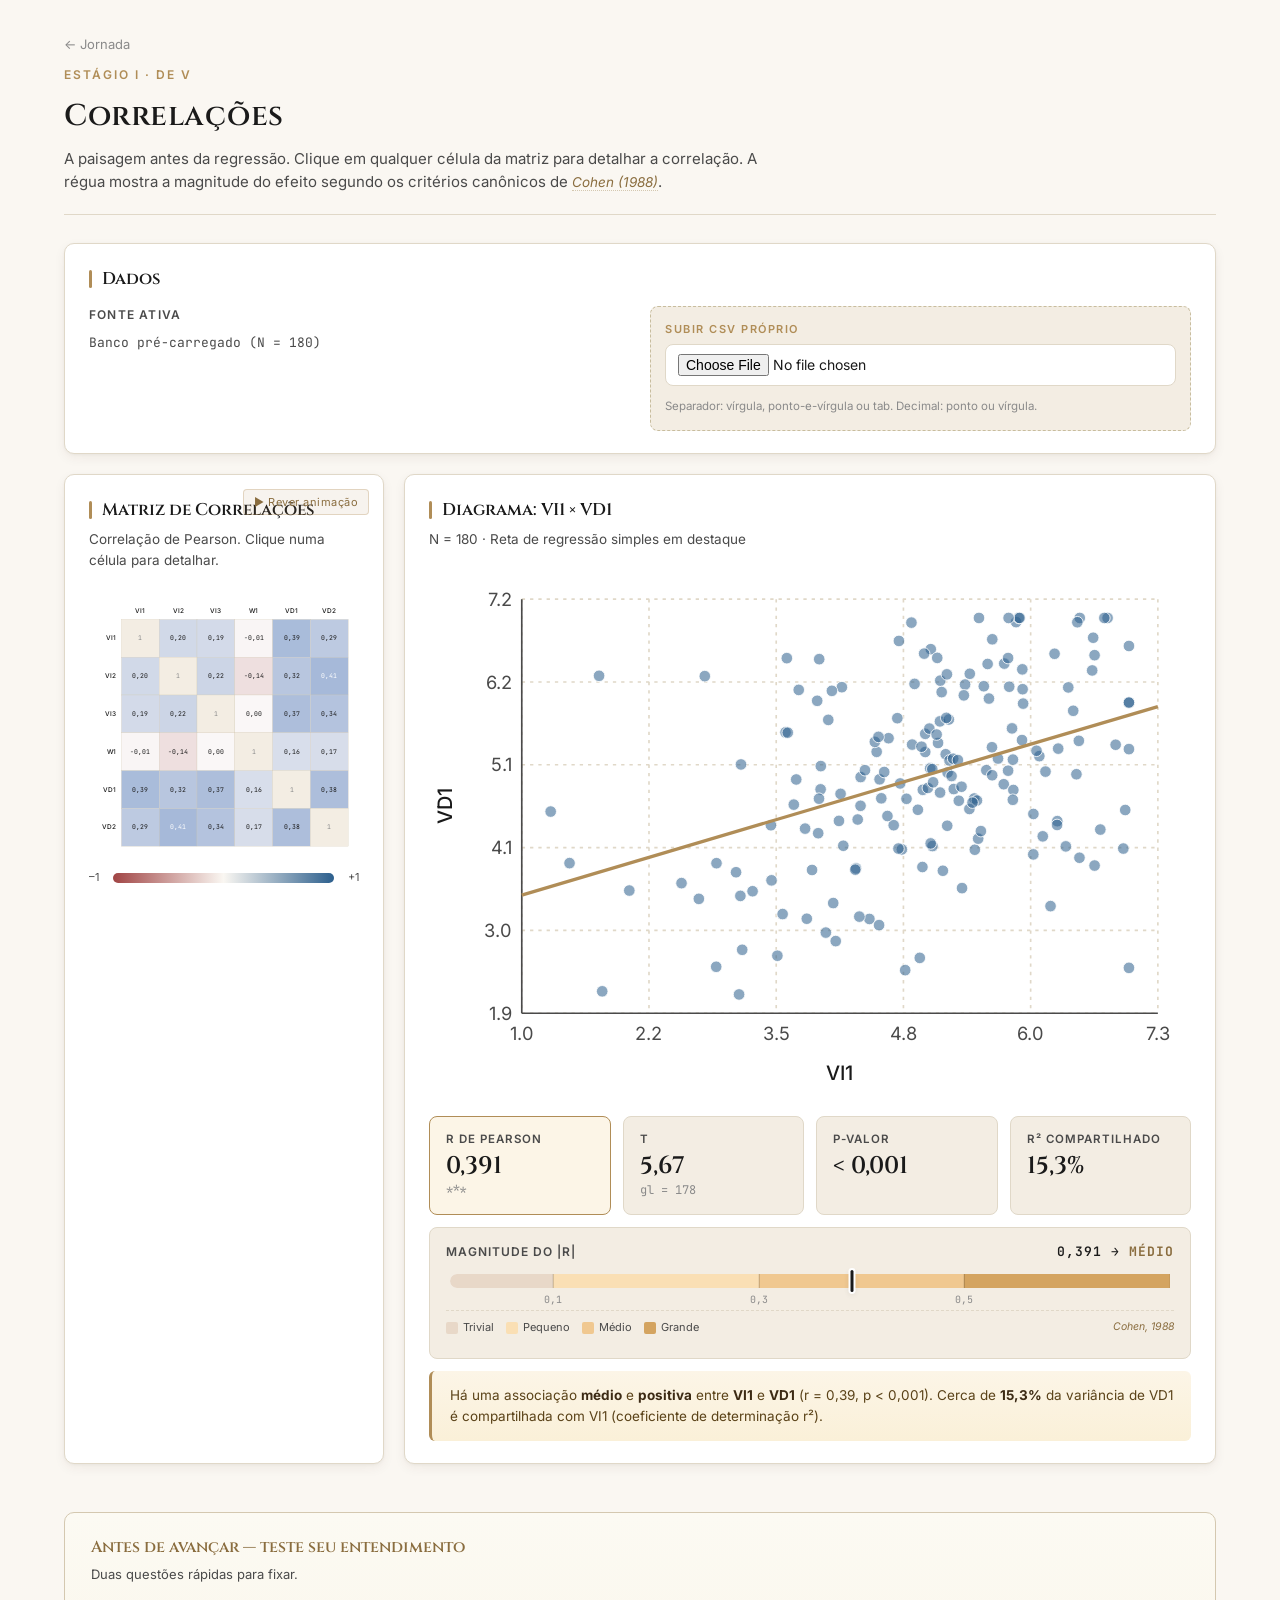
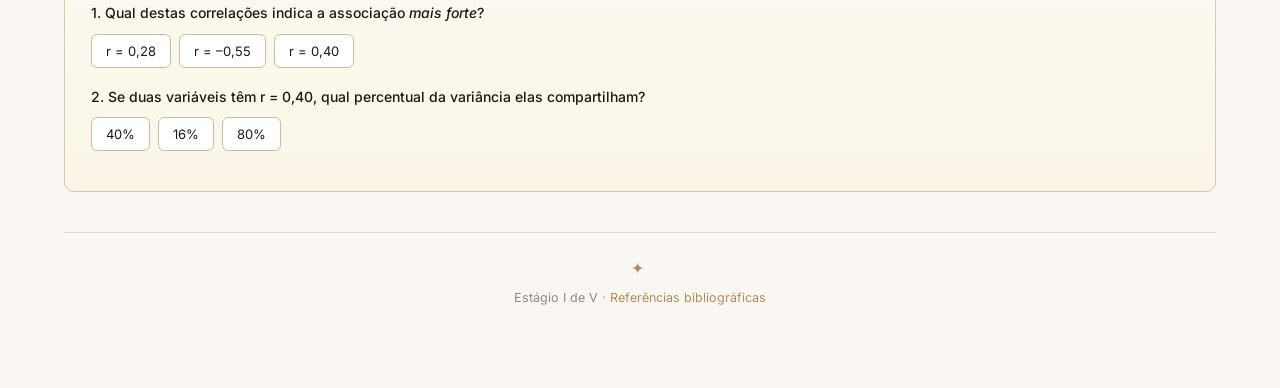
==== commit f5a55c6f: "Add files via upload" ====
--- a/01-correlacoes.html
+++ b/01-correlacoes.html
@@ -8,6 +8,7 @@
 <script src="assets/dados.js"></script>
 <script src="assets/stats.js"></script>
 <script src="assets/widgets-common.js"></script>
+<script src="assets/animations.js"></script>
 </head>
 <body>
 <div class="container">
@@ -235,11 +236,24 @@
 
 buildMatrix();
 showScatter('VI1', 'VD1');
+
+// Animação de revelação da matriz (só na primeira visita)
+setTimeout(() => {
+  const svgEl = document.querySelector('#matrix-container svg');
+  if(svgEl){
+    const ctrl = Anim.matrixReveal(svgEl, { key: 'widget1-matrix' });
+    // Sempre adiciona botão de rever (a animação interna decide se roda automática)
+    const panel = document.getElementById('matrix-container').closest('.panel');
+    Anim.addReplayButton(panel, () => {
+      // Forçar reanimação sem depender da flag
+      const svg = document.querySelector('#matrix-container svg');
+      const ctrl2 = Anim.matrixReveal(svg, { key: 'widget1-matrix', force: true });
+    });
+  }
+}, 50);
 </script>
-<!-- Cloudflare Web Analytics — INSTRUÇÕES no guia de uso (PDF/DOCX).
-     1) Crie conta gratuita em dash.cloudflare.com
-     2) Web Analytics → Add a site → cadastre [seu-usuario].github.io
-     3) Cole o token aqui no lugar de COLE_SEU_TOKEN_AQUI e descomente a linha abaixo. -->
-<!-- <script defer src="https://static.cloudflareinsights.com/beacon.min.js" data-cf-beacon="{&quot;token&quot;: &quot;COLE_SEU_TOKEN_AQUI&quot;}"></script> -->
+<!-- Cloudflare Web Analytics -->
+<script defer src="https://static.cloudflareinsights.com/beacon.min.js" data-cf-beacon='{"token": "c02608684afe4b2799c74ca90261d2f7"}'></script>
+<!-- End Cloudflare Web Analytics -->
 </body>
 </html>
